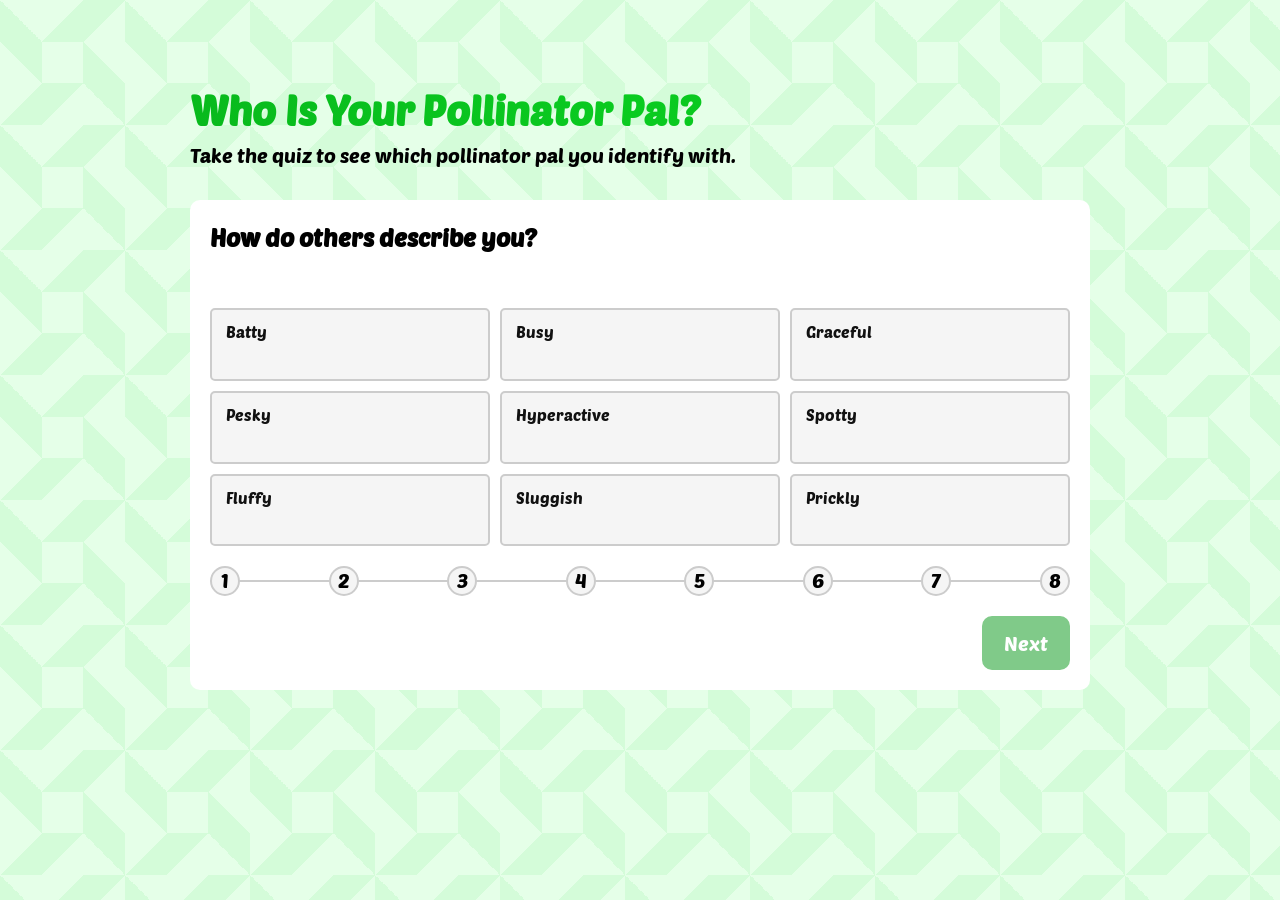
==== superpowered/index.html @ 63a44239 "superpowered" ====
<!doctype html>
<html class="no-js" lang="">

<head>
  <meta charset="utf-8">
  <meta name="viewport" content="width=device-width, initial-scale=1">
  <title>Pollinator Pals</title>
  <link rel="stylesheet" href="style.css?v9">
  <meta name="description" content="">

  <meta property="og:title" content="">
  <meta property="og:type" content="">
  <meta property="og:url" content="">
  <meta property="og:image" content="">
  <meta property="og:image:alt" content="">

  <link rel="icon" href="/favicon.ico" sizes="any">
  <link rel="icon" href="/icon.svg" type="image/svg+xml">
  <link rel="apple-touch-icon" href="icon.png">

  <link rel="manifest" href="site.webmanifest">
  <meta name="theme-color" content="#fafafa">

  <link rel="preconnect" href="https://fonts.googleapis.com">
  <link rel="preconnect" href="https://fonts.gstatic.com" crossorigin>
  <link href="https://fonts.googleapis.com/css2?family=Poetsen+One&display=swap" rel="stylesheet">

</head>

<body>

  <h1>Who Is Your Pollinator Pal?</h1>

  <!-- Add your site or application content here -->
  <p>Take the quiz to see which pollinator pal you identify with.</p>

  <div class="form-wrap">

  <form action="/" id="form-survey">

    <div id="form-tabs" class="form-tabs">

    <div class="form-tab form-checks">

      <h2>How do others describe you?</h2>

      <div class="form-check">
        <input class="form-check-input" type="radio" name="questionone" id="questionone1" value="bat">
        <label class="form-check-label" for="questionone1">
          Batty
        </label>
      </div>

      <div class="form-check">
        <input class="form-check-input" type="radio" name="questionone" id="questionone2" value="bee">
        <label class="form-check-label" for="questionone2">
          Busy
        </label>
      </div>

      <div class="form-check">
        <input class="form-check-input" type="radio" name="questionone" id="questionone3" value="butterfly">
        <label class="form-check-label" for="questionone3">
          Graceful
        </label>
      </div>

      <div class="form-check">
        <input class="form-check-input" type="radio" name="questionone" id="questionone4" value="fly">
        <label class="form-check-label" for="questionone4">
          Pesky
        </label>
      </div>

      <div class="form-check">
        <input class="form-check-input" type="radio" name="questionone" id="questionone5" value="hummingbird">
        <label class="form-check-label" for="questionone5">
          Hyperactive
        </label>
      </div>

      <div class="form-check">
        <input class="form-check-input" type="radio" name="questionone" id="questionone6" value="ladybug">
        <label class="form-check-label" for="questionone6">
          Spotty
        </label>
      </div>

      <div class="form-check">
        <input class="form-check-input" type="radio" name="questionone" id="questionone7" value="moth">
        <label class="form-check-label" for="questionone7">
          Fluffy
        </label>
      </div>

      <div class="form-check">
        <input class="form-check-input" type="radio" name="questionone" id="questionone8" value="snail">
        <label class="form-check-label" for="questionone8">
          Sluggish
        </label>
      </div>

      <div class="form-check">
        <input class="form-check-input" type="radio" name="questionone" id="questionone9" value="wasp">
        <label class="form-check-label" for="questionone9">
          Prickly
        </label>
      </div>
      
    </div>

    <div class="form-tab form-checks">

      <h2>What do you prefer to wear?</h2>

      <div class="form-check">
        <input class="form-check-input" type="radio" name="questiontwo" id="questiontwo1" value="bat">
        <label class="form-check-label" for="questiontwo1">
          Gothy
        </label>
      </div>

      <div class="form-check">
        <input class="form-check-input" type="radio" name="questiontwo" id="questiontwo2" value="bee">
        <label class="form-check-label" for="questiontwo2">
          Fuzzy stripes
        </label>
      </div>

      <div class="form-check">
        <input class="form-check-input" type="radio" name="questiontwo" id="questiontwo3" value="butterfly">
        <label class="form-check-label" for="questiontwo3">
          All the colors of the rainbow
        </label>
      </div>

      <div class="form-check">
        <input class="form-check-input" type="radio" name="questiontwo" id="questiontwo4" value="fly">
        <label class="form-check-label" for="questiontwo4">
          Basic muted blacks
        </label>
      </div>

      <div class="form-check">
        <input class="form-check-input" type="radio" name="questiontwo" id="questiontwo5" value="hummingbird">
        <label class="form-check-label" for="questiontwo5">
          One or two bright colors
        </label>
      </div>

      <div class="form-check">
        <input class="form-check-input" type="radio" name="questiontwo" id="questiontwo6" value="ladybug">
        <label class="form-check-label" for="questiontwo6">
          Polka dots
        </label>
      </div>

      <div class="form-check">
        <input class="form-check-input" type="radio" name="questiontwo" id="questiontwo7" value="moth">
        <label class="form-check-label" for="questiontwo7">
          Muted earth tones
        </label>
      </div>

      <div class="form-check">
        <input class="form-check-input" type="radio" name="questiontwo" id="questiontwo8" value="snail">
        <label class="form-check-label" for="questiontwo8">
          Paisley swirls
        </label>
      </div>

      <div class="form-check">
        <input class="form-check-input" type="radio" name="questiontwo" id="questiontwo9" value="wasp">
        <label class="form-check-label" for="questiontwo9">
          Smooth stripes
        </label>
      </div>

    </div>

    <div class="form-tab form-checks">

      <h2>How or where do you socialize?</h2>

      <div class="form-check">
        <input class="form-check-input" type="radio" name="questionthree" id="questionthree1" value="bat">
        <label class="form-check-label" for="questionthree1">
          Like a vampire
        </label>
      </div>

      <div class="form-check">
        <input class="form-check-input" type="radio" name="questionthree" id="questionthree2" value="bee">
        <label class="form-check-label" for="questionthree2">
          Life of the hive
        </label>
      </div>

      <div class="form-check">
        <input class="form-check-input" type="radio" name="questionthree" id="questionthree3" value="butterfly">
        <label class="form-check-label" for="questionthree3">
          High fashion and art events
        </label>
      </div>

      <div class="form-check">
        <input class="form-check-input" type="radio" name="questionthree" id="questionthree4" value="fly">
        <label class="form-check-label" for="questionthree4">
          Pop in for a quick visit
        </label>
      </div>

      <div class="form-check">
        <input class="form-check-input" type="radio" name="questionthree" id="questionthree5" value="hummingbird">
        <label class="form-check-label" for="questionthree5">
          Dance-a-thon
        </label>
      </div>

      <div class="form-check">
        <input class="form-check-input" type="radio" name="questionthree" id="questionthree6" value="ladybug">
        <label class="form-check-label" for="questionthree6">
          Quiet get togethers
        </label>
      </div>

      <div class="form-check">
        <input class="form-check-input" type="radio" name="questionthree" id="questionthree7" value="moth">
        <label class="form-check-label" for="questionthree7">
          Gather round the fire
        </label>
      </div>

      <div class="form-check">
        <input class="form-check-input" type="radio" name="questionthree" id="questionthree8" value="snail">
        <label class="form-check-label" for="questionthree8">
          Rainy day hikes
        </label>
      </div>

      <div class="form-check">
        <input class="form-check-input" type="radio" name="questionthree" id="questionthree9" value="wasp">
        <label class="form-check-label" for="questionthree9">
          Picnics and kids’ birthday parties
        </label>
      </div>
      
    </div>

    <div class="form-tab form-checks">

      <h2>What’s your favorite time of the week or year?</h2>

      <div class="form-check">
        <input class="form-check-input" type="radio" name="questionfour" id="questionfour1" value="bat">
        <label class="form-check-label" for="questionfour1">
          Whenever it’s dark
        </label>
      </div>

      <div class="form-check">
        <input class="form-check-input" type="radio" name="questionfour" id="questionfour2" value="bee">
        <label class="form-check-label" for="questionfour2">
          Honey season
        </label>
      </div>

      <div class="form-check">
        <input class="form-check-input" type="radio" name="questionfour" id="questionfour3" value="butterfly">
        <label class="form-check-label" for="questionfour3">
          Wildflower season
        </label>
      </div>

      <div class="form-check">
        <input class="form-check-input" type="radio" name="questionfour" id="questionfour4" value="fly">
        <label class="form-check-label" for="questionfour4">
          Garbage day
        </label>
      </div>

      <div class="form-check">
        <input class="form-check-input" type="radio" name="questionfour" id="questionfour5" value="hummingbird">
        <label class="form-check-label" for="questionfour5">
          Early morning
        </label>
      </div>

      <div class="form-check">
        <input class="form-check-input" type="radio" name="questionfour" id="questionfour6" value="ladybug">
        <label class="form-check-label" for="questionfour6">
          Summer
        </label>
      </div>

      <div class="form-check">
        <input class="form-check-input" type="radio" name="questionfour" id="questionfour7" value="moth">
        <label class="form-check-label" for="questionfour7">
          Campfire time
        </label>
      </div>

      <div class="form-check">
        <input class="form-check-input" type="radio" name="questionfour" id="questionfour8" value="snail">
        <label class="form-check-label" for="questionfour8">
          Damp, grey rainy days
        </label>
      </div>

      <div class="form-check">
        <input class="form-check-input" type="radio" name="questionfour" id="questionfour9" value="wasp">
        <label class="form-check-label" for="questionfour9">
          4th of July and Labor Day
        </label>
      </div>
      
    </div>

    <div class="form-tab form-checks">

      <h2>What are your favorite flavors?</h2>

      <div class="form-check">
        <input class="form-check-input" type="radio" name="questionfive" id="questionfive1" value="bat">
        <label class="form-check-label" for="questionfive1">
          Banana
        </label>
      </div>

      <div class="form-check">
        <input class="form-check-input" type="radio" name="questionfive" id="questionfive2" value="bee">
        <label class="form-check-label" for="questionfive2">
          Poppy
        </label>
      </div>

      <div class="form-check">
        <input class="form-check-input" type="radio" name="questionfive" id="questionfive3" value="butterfly">
        <label class="form-check-label" for="questionfive3">
          Marigold
        </label>
      </div>

      <div class="form-check">
        <input class="form-check-input" type="radio" name="questionfive" id="questionfive4" value="fly">
        <label class="form-check-label" for="questionfive4">
          Stinky foods
        </label>
      </div>

      <div class="form-check">
        <input class="form-check-input" type="radio" name="questionfive" id="questionfive5" value="hummingbird">
        <label class="form-check-label" for="questionfive5">
          Honeysuckle
        </label>
      </div>

      <div class="form-check">
        <input class="form-check-input" type="radio" name="questionfive" id="questionfive6" value="ladybug">
        <label class="form-check-label" for="questionfive6">
          Dill and Cilantro
        </label>
      </div>

      <div class="form-check">
        <input class="form-check-input" type="radio" name="questionfive" id="questionfive7" value="moth">
        <label class="form-check-label" for="questionfive7">
          Fragrant and light-colored foods
        </label>
      </div>

      <div class="form-check">
        <input class="form-check-input" type="radio" name="questionfive" id="questionfive8" value="snail">
        <label class="form-check-label" for="questionfive8">
          Ginger
        </label>
      </div>

      <div class="form-check">
        <input class="form-check-input" type="radio" name="questionfive" id="questionfive9" value="wasp">
        <label class="form-check-label" for="questionfive9">
          Soda
        </label>
      </div>
      
    </div>

    <div class="form-tab form-checks">

      <h2>How do you like to move?</h2>

      <div class="form-check">
        <input class="form-check-input" type="radio" name="questionsix" id="questionsix1" value="bat">
        <label class="form-check-label" for="questionsix1">
          Flap my wings
        </label>
      </div>

      <div class="form-check">
        <input class="form-check-input" type="radio" name="questionsix" id="questionsix2" value="bee">
        <label class="form-check-label" for="questionsix2">
          Twisting, rotating, hovering
        </label>
      </div>

      <div class="form-check">
        <input class="form-check-input" type="radio" name="questionsix" id="questionsix3" value="butterfly">
        <label class="form-check-label" for="questionsix3">
          Almost floating
        </label>
      </div>

      <div class="form-check">
        <input class="form-check-input" type="radio" name="questionsix" id="questionsix4" value="fly">
        <label class="form-check-label" for="questionsix4">
          Dodging and darting
        </label>
      </div>

      <div class="form-check">
        <input class="form-check-input" type="radio" name="questionsix" id="questionsix5" value="hummingbird">
        <label class="form-check-label" for="questionsix5">
          Backwards, sideways, upside-down
        </label>
      </div>

      <div class="form-check">
        <input class="form-check-input" type="radio" name="questionsix" id="questionsix6" value="ladybug">
        <label class="form-check-label" for="questionsix6">
          Leisurely walk
        </label>
      </div>

      <div class="form-check">
        <input class="form-check-input" type="radio" name="questionsix" id="questionsix7" value="moth">
        <label class="form-check-label" for="questionsix7">
          I can fly but I often sit still
        </label>
      </div>

      <div class="form-check">
        <input class="form-check-input" type="radio" name="questionsix" id="questionsix8" value="snail">
        <label class="form-check-label" for="questionsix8">
          Slow crawl
        </label>
      </div>

      <div class="form-check">
        <input class="form-check-input" type="radio" name="questionsix" id="questionsix9" value="wasp">
        <label class="form-check-label" for="questionsix9">
          Very fast, and stay out of my way
        </label>
      </div>
      
    </div>

    <div class="form-tab form-checks">

      <h2>Where do you like to live?</h2>

      <div class="form-check">
        <input class="form-check-input" type="radio" name="questionseven" id="questionseven1" value="bat">
        <label class="form-check-label" for="questionseven1">
          In groups, in caves or under bridges
        </label>
      </div>

      <div class="form-check">
        <input class="form-check-input" type="radio" name="questionseven" id="questionseven2" value="bee">
        <label class="form-check-label" for="questionseven2">
          In groups, in hives throughout the world
        </label>
      </div>

      <div class="form-check">
        <input class="form-check-input" type="radio" name="questionseven" id="questionseven3" value="butterfly">
        <label class="form-check-label" for="questionseven3">
          Meadows and sunny areas
        </label>
      </div>

      <div class="form-check">
        <input class="form-check-input" type="radio" name="questionseven" id="questionseven4" value="fly">
        <label class="form-check-label" for="questionseven4">
          The messier, the better
        </label>
      </div>

      <div class="form-check">
        <input class="form-check-input" type="radio" name="questionseven" id="questionseven5" value="hummingbird">
        <label class="form-check-label" for="questionseven5">
          Alone and in the western hemisphere, close to the equator
        </label>
      </div>

      <div class="form-check">
        <input class="form-check-input" type="radio" name="questionseven" id="questionseven6" value="ladybug">
        <label class="form-check-label" for="questionseven6">
          Almost anywhere that’s not too hot or too cold, alone or with others
        </label>
      </div>

      <div class="form-check">
        <input class="form-check-input" type="radio" name="questionseven" id="questionseven7" value="moth">
        <label class="form-check-label" for="questionseven7">
          In a nice, cozy sweater
        </label>
      </div>

      <div class="form-check">
        <input class="form-check-input" type="radio" name="questionseven" id="questionseven8" value="snail">
        <label class="form-check-label" for="questionseven8">
          In a colony in a garden or forest
        </label>
      </div>

      <div class="form-check">
        <input class="form-check-input" type="radio" name="questionseven" id="questionseven9" value="wasp">
        <label class="form-check-label" for="questionseven9">
          Alone but near humans, in a park or orchard
        </label>
      </div>
      
    </div>

    <div class="form-tab form-checks">

      <h2>What is the greatest talent you possess or wish you did?</h2>

      <div class="form-check">
        <input class="form-check-input" type="radio" name="questioneight" id="questioneight1" value="bat">
        <label class="form-check-label" for="questioneight1">
          Hanging upside-down from my toes
        </label>
      </div>

      <div class="form-check">
        <input class="form-check-input" type="radio" name="questioneight" id="questioneight2" value="bee">
        <label class="form-check-label" for="questioneight2">
          Spelling
        </label>
      </div>

      <div class="form-check">
        <input class="form-check-input" type="radio" name="questioneight" id="questioneight3" value="butterfly">
        <label class="form-check-label" for="questioneight3">
          Migrating 3,000 miles annually
        </label>
      </div>

      <div class="form-check">
        <input class="form-check-input" type="radio" name="questioneight" id="questioneight4" value="fly">
        <label class="form-check-label" for="questioneight4">
          Tasting with my feet
        </label>
      </div>

      <div class="form-check">
        <input class="form-check-input" type="radio" name="questioneight" id="questioneight5" value="hummingbird">
        <label class="form-check-label" for="questioneight5">
          Eating my body weight in food daily
        </label>
      </div>

      <div class="form-check">
        <input class="form-check-input" type="radio" name="questioneight" id="questioneight6" value="ladybug">
        <label class="form-check-label" for="questioneight6">
          Completing my whole life cycle in a year
        </label>
      </div>

      <div class="form-check">
        <input class="form-check-input" type="radio" name="questioneight" id="questioneight7" value="moth">
        <label class="form-check-label" for="questioneight7">
          Sniffing out a mate from 23 miles away
        </label>
      </div>

      <div class="form-check">
        <input class="form-check-input" type="radio" name="questioneight" id="questioneight8" value="snail">
        <label class="form-check-label" for="questioneight8">
          Laying and fertilizing my own eggs
        </label>
      </div>

      <div class="form-check">
        <input class="form-check-input" type="radio" name="questioneight" id="questioneight9" value="wasp">
        <label class="form-check-label" for="questioneight9">
          Creating special paper in my mouth
        </label>
      </div>
      
    </div>

    <div class="form-tab">

      <img id="form-gift" src="flowerv2.png" alt="Release Your Pal">

      <div id="form-pal" class="form-pal">
        
        <div id="form-pal-copy" class="form-pal-copy">
          <h2 id="form-pal-title"></h2>
          <p id="form-pal-description"></p>
        </div>

        <img id="form-pal-image" class="form-pal-image" src="" />

      </div>

    </div>

  </div>

  <div id="form-progress" class="form-progress">
    <span>1</span>
    <span>2</span>
    <span>3</span>
    <span>4</span>
    <span>5</span>
    <span>6</span>
    <span>7</span>
    <span>8</span>
  </div>

    <div class="form-actions">
    
      <button id="form-next" class="form-next" type="button" data-current="1" disabled>Next</button>

      <button id="form-submit" class="form-submit" type="submit">Reveal My Pal!</button>

    </div>

  </form>

</div>

  <script src="app.js?v9"></script>

</body>

</html>
---- superpowered/style.css ----
/* Box sizing rules */
*,
*::before,
*::after {
  box-sizing: border-box;
}

/* Remove default margin */
body,
h1,
h2,
h3,
h4,
p,
figure,
blockquote,
dl,
dd {
  margin: 0;
}

/* Remove list styles on ul, ol elements with a list role, which suggests default styling will be removed */
ul[role='list'],
ol[role='list'] {
  list-style: none;
}

/* Set core root defaults */
html:focus-within {
  scroll-behavior: smooth;
}

/* Set core body defaults */
body {
  min-height: 100vh;
  text-rendering: optimizeSpeed;
  line-height: 1.5;
}

/* A elements that don't have a class get default styles */
a:not([class]) {
  text-decoration-skip-ink: auto;
}

/* Make images easier to work with */
img,
picture {
  max-width: 100%;
  display: block;
}

/* Inherit fonts for inputs and buttons */
input,
button,
textarea,
select {
  font: inherit;
}

/* Remove all animations, transitions and smooth scroll for people that prefer not to see them */
@media (prefers-reduced-motion: reduce) {
  html:focus-within {
   scroll-behavior: auto;
  }
  
  *,
  *::before,
  *::after {
    animation-duration: 0.01ms !important;
    animation-iteration-count: 1 !important;
    transition-duration: 0.01ms !important;
    scroll-behavior: auto !important;
  }
}

html {
  --s: 125px; /* control the size*/
  --c1: #e5ffe8;
  --c2: #d4fcd9;
  
  --_g: var(--c1) 90deg,var(--c2) 0 135deg,#0000 0;
  background:
    conic-gradient(from  -45deg at calc(100%/3)   calc(100%/3)  ,var(--c1) 90deg,#0000 0 ),
    conic-gradient(from -135deg at calc(100%/3)   calc(2*100%/3),var(--_g)),
    conic-gradient(from  135deg at calc(2*100%/3) calc(2*100%/3),var(--_g)),
    conic-gradient(from   45deg at calc(2*100%/3) calc(100%/3)  ,var(--_g),var(--c1) 0 225deg,var(--c2) 0);
  background-size: var(--s) var(--s);
}

body {
	padding:4em 2em;
	font-size: 20px;
	font-family: "Poetsen One", sans-serif;
  	font-weight: 400;
  	font-style: normal;
}

@media(max-width:700px) {
	body {
		padding:1em;
	}
}

body > * {
	max-width: 900px;
	width:100%;
	margin-left:auto;
	margin-right:auto;
}

h1 {
  background-image: linear-gradient(to right, #049715, #0acb20, #049715);
  -webkit-background-clip: text; 
  background-clip: text; 
  color: transparent;
  
  background-size: 300%;
  background-position: -100%;  
  
  animation: animatedText 5s infinite alternate-reverse;

}

@keyframes animatedText{
  to{
    background-position: 100%; 
  }
}

h2 {
	margin:0 0 0.75em;
	font-size: 24px;
}

.form-wrap {
	margin-top:1.5em;
	padding:1em;
	border-radius: 10px;
	background:white;
}

form {
	overflow: hidden;
}

.form-tab.form-checks {
	display: grid;
	grid-template-columns: repeat(3, 1fr);
	grid-gap: 10px 10px;
}

@media(max-width:700px) {

	.form-tab.form-checks {
		display:block;
	}
	
}

.form-tab.form-checks h2 {
	grid-column: 1 / span 3;
}

.form-check {
	position: relative;
	overflow: hidden;
	margin:0;
	height:100%;
}

@media(max-width:700px) {

	.form-check {
	margin:0 0 0.5em;
	height:auto;
}

}

.form-check input {
	height:1px;
	width:1px;
	position: absolute;
	left:-9999px;
	opacity: 0;
}

.form-check label {
	color:#111;
	font-size:0.8em;
	padding:0.65em 0.85em;
	display: block;
	border:2px solid #ccc;
	border-radius: 5px;
	background:#f5f5f5;
	cursor: pointer;
	height:100%;
}

.form-check input:checked + label {
	border:2px solid #0acb20;
	background:#b6fbbe;
}

.form-check label:hover {
	border:2px solid #0acb20;
	background:#b6fbbe;
}

.form-tabs {
	display: flex;
	flex-flow: row nowrap;
	justify-content: flex-start;
	transform:translateX(0);
	transition: all 0.3s ease-in-out;
}

.form-tab {
	position: relative;
	width:100%;
	flex:1 0 100%;
	max-width: 100%;
}

#form-gift {
	height:auto;
	width:0%;
	display: block;
	margin:0 auto;
	animation: wiggle 2.5s infinite;
	opacity: 1;
	transition: opacity 1s ease-in-out;
	cursor: pointer;
	transform-origin: center center;
	position: relative;
}

#form-gift.is-showing {
	margin:2em auto;
	width:40%;
}

@media(max-width:700px) {

	#form-gift.is-showing {
		width:80%;
	}

}

#form-gift.revealed {
	opacity: 0;
	position: absolute;
	top:2em;
	left:30%;
	margin:0 auto;
}

@keyframes wiggle {
    0% { transform: rotate(0deg) scale(1); }
   20% { transform: rotate(5deg) scale(0.9); }
   50% { transform: rotate(0deg) scale(1.1); }
   80% { transform: rotate(-5deg) scale(0.9); }
  100% { transform: rotate(0deg) scale(1); }
}

.form-actions {
	display: flex;
	flex-flow: row nowrap;
	justify-content: flex-end;
}

.form-pal-copy {
	text-align: center;
	transform:scale(0);
	opacity: 0;
	line-height: 1.1;
	transition: all 0.7s ease-in-out;
	text-shadow: 5px 0 0 rgba(255,255,255,1);
	z-index: 2;
}

.form-pal.revealed .form-pal-copy {
	opacity: 1;
	transform:scale(1);
}

#form-pal-title {
	font-size: 40px;
	margin:0;
}

#form-pal-description {
	margin:0.5em 0 0;
	font-size:16px;
	line-height:1.4;
}

.form-pal-image {
	opacity: 0;
	background-size: contain;
	background-position:center;
	background-repeat: no-repeat;
	height:auto;
	width:60%;
	margin:1em auto;
	transform:scale(0);
	transition: all 0.7s ease-in-out;
	transform-origin:center center;
	z-index: 1;
}

@media(max-width:700px) {
	.form-pal-image {
		width:90%;
	}
}

.form-pal.revealed .form-pal-image {
	opacity: 1;
	transform:scale(1);
}

.form-actions button {
	padding:0.5em 1em;
	display: block;
	border:2px solid #049715;
	background:#049715;
	border-radius: 10px;
	color:#fff;
}

.form-progress {
	display: flex;
	flex-flow: row nowrap;
	justify-content: space-between;
	position: relative;
	padding:0;
	margin:1em 0;
}

.form-progress:after {
	content:'';
	height:2px;
	top:50%;
	margin-top:-1px;
	left:0;
	right:0;
	background:#ccc;
	position: absolute;
	z-index: 1;
}

.form-progress span {
	height:30px;
	width:30px;
	background:#f5f5f5;
	border:2px solid #ccc;
	border-radius:100%;
	flex-basis:30px;
	max-width: 30px;
	line-height: 25px;
	text-align: center;
	z-index: 2;
	color:#000;
	position: relative;
}

.form-progress span.answered {
	background:#049715;
	border:2px solid #049715;
	color:#fff;
}

.form-actions .form-next:disabled,
.form-actions .form-submit:disabled {
	opacity: 0.5;
	cursor: not-allowed;
}

.form-actions .form-submit {
	display: none;
}
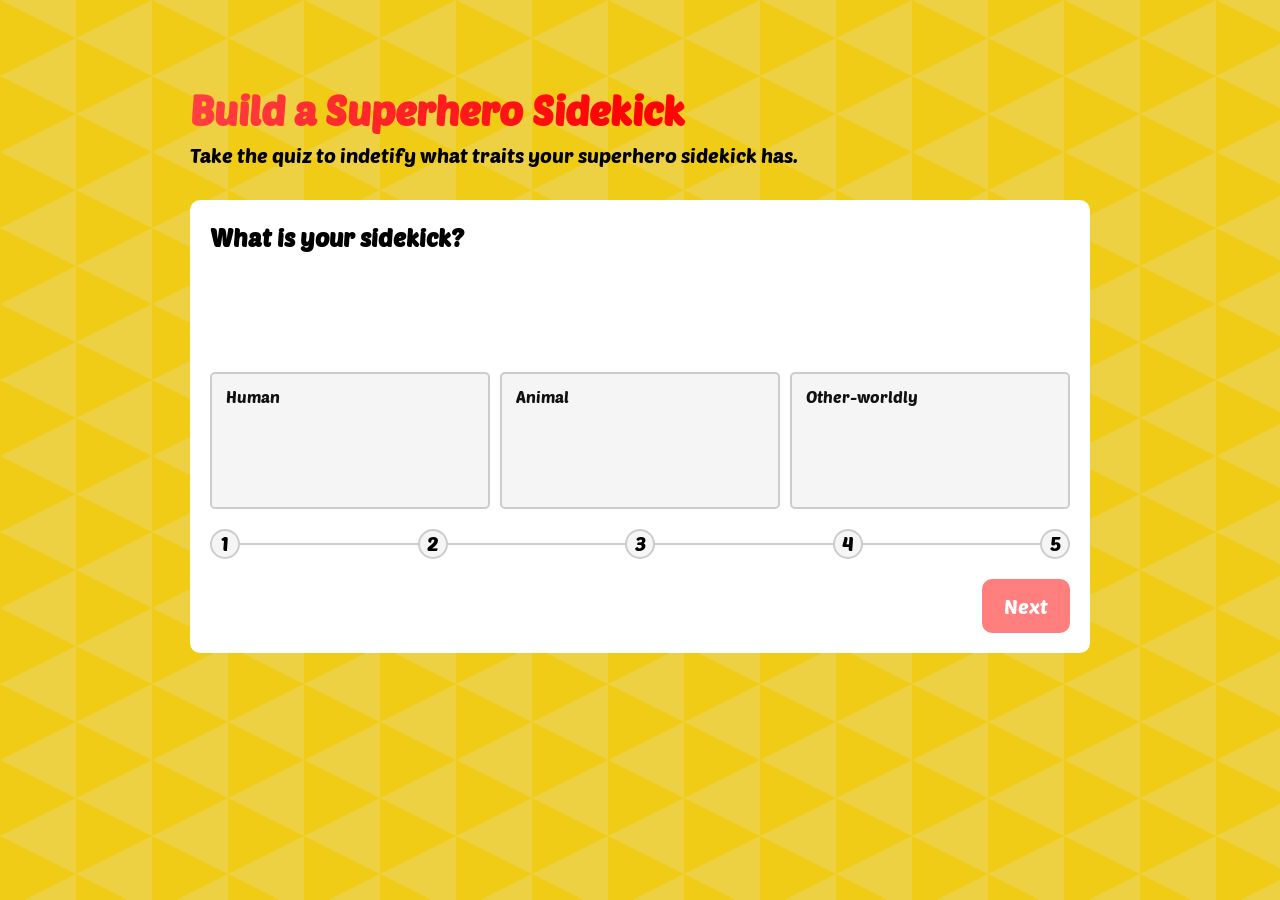
==== commit 7edc0c09: "supeorpowered" ====
--- a/superpowered/index.html
+++ b/superpowered/index.html
@@ -4,8 +4,8 @@
 <head>
   <meta charset="utf-8">
   <meta name="viewport" content="width=device-width, initial-scale=1">
-  <title>Pollinator Pals</title>
-  <link rel="stylesheet" href="style.css?v9">
+  <title>APL Craft Night &mdash; Supoerpowered</title>
+  <link rel="stylesheet" href="style.css?v10">
   <meta name="description" content="">
 
   <meta property="og:title" content="">
@@ -29,10 +29,10 @@
 
 <body>
 
-  <h1>Who Is Your Pollinator Pal?</h1>
+  <h1>Build a Superhero Sidekick</h1>
 
   <!-- Add your site or application content here -->
-  <p>Take the quiz to see which pollinator pal you identify with.</p>
+  <p>Take the quiz to indetify what traits your superhero sidekick has.</p>
 
   <div class="form-wrap">
 
@@ -42,68 +42,26 @@
 
     <div class="form-tab form-checks">
 
-      <h2>How do others describe you?</h2>
-
-      <div class="form-check">
-        <input class="form-check-input" type="radio" name="questionone" id="questionone1" value="bat">
+      <h2>What is your sidekick?</h2>
+
+      <div class="form-check">
+        <input class="form-check-input" type="radio" name="questionone" id="questionone1" value="human being">
         <label class="form-check-label" for="questionone1">
-          Batty
-        </label>
-      </div>
-
-      <div class="form-check">
-        <input class="form-check-input" type="radio" name="questionone" id="questionone2" value="bee">
+          Human
+        </label>
+      </div>
+
+      <div class="form-check">
+        <input class="form-check-input" type="radio" name="questionone" id="questionone2" value="animal being">
         <label class="form-check-label" for="questionone2">
-          Busy
-        </label>
-      </div>
-
-      <div class="form-check">
-        <input class="form-check-input" type="radio" name="questionone" id="questionone3" value="butterfly">
+          Animal
+        </label>
+      </div>
+
+      <div class="form-check">
+        <input class="form-check-input" type="radio" name="questionone" id="questionone3" value="other-worldly being">
         <label class="form-check-label" for="questionone3">
-          Graceful
-        </label>
-      </div>
-
-      <div class="form-check">
-        <input class="form-check-input" type="radio" name="questionone" id="questionone4" value="fly">
-        <label class="form-check-label" for="questionone4">
-          Pesky
-        </label>
-      </div>
-
-      <div class="form-check">
-        <input class="form-check-input" type="radio" name="questionone" id="questionone5" value="hummingbird">
-        <label class="form-check-label" for="questionone5">
-          Hyperactive
-        </label>
-      </div>
-
-      <div class="form-check">
-        <input class="form-check-input" type="radio" name="questionone" id="questionone6" value="ladybug">
-        <label class="form-check-label" for="questionone6">
-          Spotty
-        </label>
-      </div>
-
-      <div class="form-check">
-        <input class="form-check-input" type="radio" name="questionone" id="questionone7" value="moth">
-        <label class="form-check-label" for="questionone7">
-          Fluffy
-        </label>
-      </div>
-
-      <div class="form-check">
-        <input class="form-check-input" type="radio" name="questionone" id="questionone8" value="snail">
-        <label class="form-check-label" for="questionone8">
-          Sluggish
-        </label>
-      </div>
-
-      <div class="form-check">
-        <input class="form-check-input" type="radio" name="questionone" id="questionone9" value="wasp">
-        <label class="form-check-label" for="questionone9">
-          Prickly
+          Other-worldly
         </label>
       </div>
       
@@ -111,68 +69,40 @@
 
     <div class="form-tab form-checks">
 
-      <h2>What do you prefer to wear?</h2>
-
-      <div class="form-check">
-        <input class="form-check-input" type="radio" name="questiontwo" id="questiontwo1" value="bat">
+      <h2>What characteristic would you value most in a sidekick?</h2>
+
+      <div class="form-check">
+        <input class="form-check-input" type="radio" name="questiontwo" id="questiontwo1" value="loyal">
         <label class="form-check-label" for="questiontwo1">
-          Gothy
-        </label>
-      </div>
-
-      <div class="form-check">
-        <input class="form-check-input" type="radio" name="questiontwo" id="questiontwo2" value="bee">
+          Loyalty
+        </label>
+      </div>
+
+      <div class="form-check">
+        <input class="form-check-input" type="radio" name="questiontwo" id="questiontwo2" value="humorous">
         <label class="form-check-label" for="questiontwo2">
-          Fuzzy stripes
-        </label>
-      </div>
-
-      <div class="form-check">
-        <input class="form-check-input" type="radio" name="questiontwo" id="questiontwo3" value="butterfly">
+          Humorous
+        </label>
+      </div>
+
+      <div class="form-check">
+        <input class="form-check-input" type="radio" name="questiontwo" id="questiontwo3" value="brave">
         <label class="form-check-label" for="questiontwo3">
-          All the colors of the rainbow
-        </label>
-      </div>
-
-      <div class="form-check">
-        <input class="form-check-input" type="radio" name="questiontwo" id="questiontwo4" value="fly">
+          Bravery
+        </label>
+      </div>
+
+      <div class="form-check">
+        <input class="form-check-input" type="radio" name="questiontwo" id="questiontwo4" value="emotional supportive">
         <label class="form-check-label" for="questiontwo4">
-          Basic muted blacks
-        </label>
-      </div>
-
-      <div class="form-check">
-        <input class="form-check-input" type="radio" name="questiontwo" id="questiontwo5" value="hummingbird">
+          Emotional support
+        </label>
+      </div>
+
+      <div class="form-check">
+        <input class="form-check-input" type="radio" name="questiontwo" id="questiontwo5" value="knowledgeable">
         <label class="form-check-label" for="questiontwo5">
-          One or two bright colors
-        </label>
-      </div>
-
-      <div class="form-check">
-        <input class="form-check-input" type="radio" name="questiontwo" id="questiontwo6" value="ladybug">
-        <label class="form-check-label" for="questiontwo6">
-          Polka dots
-        </label>
-      </div>
-
-      <div class="form-check">
-        <input class="form-check-input" type="radio" name="questiontwo" id="questiontwo7" value="moth">
-        <label class="form-check-label" for="questiontwo7">
-          Muted earth tones
-        </label>
-      </div>
-
-      <div class="form-check">
-        <input class="form-check-input" type="radio" name="questiontwo" id="questiontwo8" value="snail">
-        <label class="form-check-label" for="questiontwo8">
-          Paisley swirls
-        </label>
-      </div>
-
-      <div class="form-check">
-        <input class="form-check-input" type="radio" name="questiontwo" id="questiontwo9" value="wasp">
-        <label class="form-check-label" for="questiontwo9">
-          Smooth stripes
+          Knowledgeable
         </label>
       </div>
 
@@ -180,68 +110,75 @@
 
     <div class="form-tab form-checks">
 
-      <h2>How or where do you socialize?</h2>
-
-      <div class="form-check">
-        <input class="form-check-input" type="radio" name="questionthree" id="questionthree1" value="bat">
+      <h2>What is their superpower?</h2>
+
+      <div class="form-check">
+        <input class="form-check-input" type="radio" name="questionthree" id="questionthree1" value="flying">
         <label class="form-check-label" for="questionthree1">
-          Like a vampire
-        </label>
-      </div>
-
-      <div class="form-check">
-        <input class="form-check-input" type="radio" name="questionthree" id="questionthree2" value="bee">
+          Flying
+        </label>
+      </div>
+
+      <div class="form-check">
+        <input class="form-check-input" type="radio" name="questionthree" id="questionthree2" value="pyrokinesis">
         <label class="form-check-label" for="questionthree2">
-          Life of the hive
-        </label>
-      </div>
-
-      <div class="form-check">
-        <input class="form-check-input" type="radio" name="questionthree" id="questionthree3" value="butterfly">
+          Pyrokinesis
+        </label>
+      </div>
+
+      <div class="form-check">
+        <input class="form-check-input" type="radio" name="questionthree" id="questionthree3" value="time travel">
         <label class="form-check-label" for="questionthree3">
-          High fashion and art events
-        </label>
-      </div>
-
-      <div class="form-check">
-        <input class="form-check-input" type="radio" name="questionthree" id="questionthree4" value="fly">
+          Time travel
+        </label>
+      </div>
+
+      <div class="form-check">
+        <input class="form-check-input" type="radio" name="questionthree" id="questionthree4" value="invisibility">
         <label class="form-check-label" for="questionthree4">
-          Pop in for a quick visit
-        </label>
-      </div>
-
-      <div class="form-check">
-        <input class="form-check-input" type="radio" name="questionthree" id="questionthree5" value="hummingbird">
+          Invisibility
+        </label>
+      </div>
+
+      <div class="form-check">
+        <input class="form-check-input" type="radio" name="questionthree" id="questionthree5" value="transportation">
         <label class="form-check-label" for="questionthree5">
-          Dance-a-thon
-        </label>
-      </div>
-
-      <div class="form-check">
-        <input class="form-check-input" type="radio" name="questionthree" id="questionthree6" value="ladybug">
+          Transportation
+        </label>
+      </div>
+
+      <div class="form-check">
+        <input class="form-check-input" type="radio" name="questionthree" id="questionthree6" value="time manipulation">
         <label class="form-check-label" for="questionthree6">
-          Quiet get togethers
-        </label>
-      </div>
-
-      <div class="form-check">
-        <input class="form-check-input" type="radio" name="questionthree" id="questionthree7" value="moth">
+          Time manipulation
+        </label>
+      </div>
+
+      <div class="form-check">
+        <input class="form-check-input" type="radio" name="questionthree" id="questionthree7" value="mind reading">
         <label class="form-check-label" for="questionthree7">
-          Gather round the fire
-        </label>
-      </div>
-
-      <div class="form-check">
-        <input class="form-check-input" type="radio" name="questionthree" id="questionthree8" value="snail">
+          Mind reading
+        </label>
+      </div>
+
+      <div class="form-check">
+        <input class="form-check-input" type="radio" name="questionthree" id="questionthree8" value="elasticity">
         <label class="form-check-label" for="questionthree8">
-          Rainy day hikes
-        </label>
-      </div>
-
-      <div class="form-check">
-        <input class="form-check-input" type="radio" name="questionthree" id="questionthree9" value="wasp">
+          Elasticity
+        </label>
+      </div>
+
+      <div class="form-check">
+        <input class="form-check-input" type="radio" name="questionthree" id="questionthree9" value="super speed">
         <label class="form-check-label" for="questionthree9">
-          Picnics and kids’ birthday parties
+          Super speed
+        </label>
+      </div>
+
+      <div class="form-check">
+        <input class="form-check-input" type="radio" name="questionthree" id="questionthree10" value="plant manipulation">
+        <label class="form-check-label" for="questionthree10">
+          Plant manipulation
         </label>
       </div>
       
@@ -249,352 +186,82 @@
 
     <div class="form-tab form-checks">
 
-      <h2>What’s your favorite time of the week or year?</h2>
-
-      <div class="form-check">
-        <input class="form-check-input" type="radio" name="questionfour" id="questionfour1" value="bat">
+      <h2>What is their secondary superpower?</h2>
+
+      <div class="form-check">
+        <input class="form-check-input" type="radio" name="questionfour" id="questionfour1" value="shape-shifting">
         <label class="form-check-label" for="questionfour1">
-          Whenever it’s dark
-        </label>
-      </div>
-
-      <div class="form-check">
-        <input class="form-check-input" type="radio" name="questionfour" id="questionfour2" value="bee">
+          Shape-shifting
+        </label>
+      </div>
+
+      <div class="form-check">
+        <input class="form-check-input" type="radio" name="questionfour" id="questionfour2" value="healing">
         <label class="form-check-label" for="questionfour2">
-          Honey season
-        </label>
-      </div>
-
-      <div class="form-check">
-        <input class="form-check-input" type="radio" name="questionfour" id="questionfour3" value="butterfly">
+          Healing
+        </label>
+      </div>
+
+      <div class="form-check">
+        <input class="form-check-input" type="radio" name="questionfour" id="questionfour3" value="telekinesis">
         <label class="form-check-label" for="questionfour3">
-          Wildflower season
-        </label>
-      </div>
-
-      <div class="form-check">
-        <input class="form-check-input" type="radio" name="questionfour" id="questionfour4" value="fly">
+          Telekinesis
+        </label>
+      </div>
+
+      <div class="form-check">
+        <input class="form-check-input" type="radio" name="questionfour" id="questionfour4" value="bioluminescence">
         <label class="form-check-label" for="questionfour4">
-          Garbage day
-        </label>
-      </div>
-
-      <div class="form-check">
-        <input class="form-check-input" type="radio" name="questionfour" id="questionfour5" value="hummingbird">
+          Bioluminescence
+        </label>
+      </div>
+
+      <div class="form-check">
+        <input class="form-check-input" type="radio" name="questionfour" id="questionfour5" value="force fields">
         <label class="form-check-label" for="questionfour5">
-          Early morning
-        </label>
-      </div>
-
-      <div class="form-check">
-        <input class="form-check-input" type="radio" name="questionfour" id="questionfour6" value="ladybug">
+          Force fields
+        </label>
+      </div>
+
+      <div class="form-check">
+        <input class="form-check-input" type="radio" name="questionfour" id="questionfour6" value="shadow control">
         <label class="form-check-label" for="questionfour6">
-          Summer
-        </label>
-      </div>
-
-      <div class="form-check">
-        <input class="form-check-input" type="radio" name="questionfour" id="questionfour7" value="moth">
+          Shadow control
+        </label>
+      </div>
+
+      <div class="form-check">
+        <input class="form-check-input" type="radio" name="questionfour" id="questionfour7" value="disease manipulation">
         <label class="form-check-label" for="questionfour7">
-          Campfire time
-        </label>
-      </div>
-
-      <div class="form-check">
-        <input class="form-check-input" type="radio" name="questionfour" id="questionfour8" value="snail">
+          Disease manipulation
+        </label>
+      </div>
+
+      <div class="form-check">
+        <input class="form-check-input" type="radio" name="questionfour" id="questionfour8" value="cyberpathy">
         <label class="form-check-label" for="questionfour8">
-          Damp, grey rainy days
-        </label>
-      </div>
-
-      <div class="form-check">
-        <input class="form-check-input" type="radio" name="questionfour" id="questionfour9" value="wasp">
-        <label class="form-check-label" for="questionfour9">
-          4th of July and Labor Day
+          Cyberpathy
         </label>
       </div>
       
     </div>
 
-    <div class="form-tab form-checks">
-
-      <h2>What are your favorite flavors?</h2>
-
-      <div class="form-check">
-        <input class="form-check-input" type="radio" name="questionfive" id="questionfive1" value="bat">
+    <div class="form-tab form-text form-checks">
+
+      <h2>What is your sidekick’s superhero name? (fill in the blank)</h2>
+
+      <div class="form-check">
+        <input class="form-text-input" placeholder="name" type="text" name="questionfive" id="questionfive" value="">
         <label class="form-check-label" for="questionfive1">
-          Banana
-        </label>
-      </div>
-
-      <div class="form-check">
-        <input class="form-check-input" type="radio" name="questionfive" id="questionfive2" value="bee">
-        <label class="form-check-label" for="questionfive2">
-          Poppy
-        </label>
-      </div>
-
-      <div class="form-check">
-        <input class="form-check-input" type="radio" name="questionfive" id="questionfive3" value="butterfly">
-        <label class="form-check-label" for="questionfive3">
-          Marigold
-        </label>
-      </div>
-
-      <div class="form-check">
-        <input class="form-check-input" type="radio" name="questionfive" id="questionfive4" value="fly">
-        <label class="form-check-label" for="questionfive4">
-          Stinky foods
-        </label>
-      </div>
-
-      <div class="form-check">
-        <input class="form-check-input" type="radio" name="questionfive" id="questionfive5" value="hummingbird">
-        <label class="form-check-label" for="questionfive5">
-          Honeysuckle
-        </label>
-      </div>
-
-      <div class="form-check">
-        <input class="form-check-input" type="radio" name="questionfive" id="questionfive6" value="ladybug">
-        <label class="form-check-label" for="questionfive6">
-          Dill and Cilantro
-        </label>
-      </div>
-
-      <div class="form-check">
-        <input class="form-check-input" type="radio" name="questionfive" id="questionfive7" value="moth">
-        <label class="form-check-label" for="questionfive7">
-          Fragrant and light-colored foods
-        </label>
-      </div>
-
-      <div class="form-check">
-        <input class="form-check-input" type="radio" name="questionfive" id="questionfive8" value="snail">
-        <label class="form-check-label" for="questionfive8">
-          Ginger
-        </label>
-      </div>
-
-      <div class="form-check">
-        <input class="form-check-input" type="radio" name="questionfive" id="questionfive9" value="wasp">
-        <label class="form-check-label" for="questionfive9">
-          Soda
-        </label>
-      </div>
-      
-    </div>
-
-    <div class="form-tab form-checks">
-
-      <h2>How do you like to move?</h2>
-
-      <div class="form-check">
-        <input class="form-check-input" type="radio" name="questionsix" id="questionsix1" value="bat">
-        <label class="form-check-label" for="questionsix1">
-          Flap my wings
-        </label>
-      </div>
-
-      <div class="form-check">
-        <input class="form-check-input" type="radio" name="questionsix" id="questionsix2" value="bee">
-        <label class="form-check-label" for="questionsix2">
-          Twisting, rotating, hovering
-        </label>
-      </div>
-
-      <div class="form-check">
-        <input class="form-check-input" type="radio" name="questionsix" id="questionsix3" value="butterfly">
-        <label class="form-check-label" for="questionsix3">
-          Almost floating
-        </label>
-      </div>
-
-      <div class="form-check">
-        <input class="form-check-input" type="radio" name="questionsix" id="questionsix4" value="fly">
-        <label class="form-check-label" for="questionsix4">
-          Dodging and darting
-        </label>
-      </div>
-
-      <div class="form-check">
-        <input class="form-check-input" type="radio" name="questionsix" id="questionsix5" value="hummingbird">
-        <label class="form-check-label" for="questionsix5">
-          Backwards, sideways, upside-down
-        </label>
-      </div>
-
-      <div class="form-check">
-        <input class="form-check-input" type="radio" name="questionsix" id="questionsix6" value="ladybug">
-        <label class="form-check-label" for="questionsix6">
-          Leisurely walk
-        </label>
-      </div>
-
-      <div class="form-check">
-        <input class="form-check-input" type="radio" name="questionsix" id="questionsix7" value="moth">
-        <label class="form-check-label" for="questionsix7">
-          I can fly but I often sit still
-        </label>
-      </div>
-
-      <div class="form-check">
-        <input class="form-check-input" type="radio" name="questionsix" id="questionsix8" value="snail">
-        <label class="form-check-label" for="questionsix8">
-          Slow crawl
-        </label>
-      </div>
-
-      <div class="form-check">
-        <input class="form-check-input" type="radio" name="questionsix" id="questionsix9" value="wasp">
-        <label class="form-check-label" for="questionsix9">
-          Very fast, and stay out of my way
-        </label>
-      </div>
-      
-    </div>
-
-    <div class="form-tab form-checks">
-
-      <h2>Where do you like to live?</h2>
-
-      <div class="form-check">
-        <input class="form-check-input" type="radio" name="questionseven" id="questionseven1" value="bat">
-        <label class="form-check-label" for="questionseven1">
-          In groups, in caves or under bridges
-        </label>
-      </div>
-
-      <div class="form-check">
-        <input class="form-check-input" type="radio" name="questionseven" id="questionseven2" value="bee">
-        <label class="form-check-label" for="questionseven2">
-          In groups, in hives throughout the world
-        </label>
-      </div>
-
-      <div class="form-check">
-        <input class="form-check-input" type="radio" name="questionseven" id="questionseven3" value="butterfly">
-        <label class="form-check-label" for="questionseven3">
-          Meadows and sunny areas
-        </label>
-      </div>
-
-      <div class="form-check">
-        <input class="form-check-input" type="radio" name="questionseven" id="questionseven4" value="fly">
-        <label class="form-check-label" for="questionseven4">
-          The messier, the better
-        </label>
-      </div>
-
-      <div class="form-check">
-        <input class="form-check-input" type="radio" name="questionseven" id="questionseven5" value="hummingbird">
-        <label class="form-check-label" for="questionseven5">
-          Alone and in the western hemisphere, close to the equator
-        </label>
-      </div>
-
-      <div class="form-check">
-        <input class="form-check-input" type="radio" name="questionseven" id="questionseven6" value="ladybug">
-        <label class="form-check-label" for="questionseven6">
-          Almost anywhere that’s not too hot or too cold, alone or with others
-        </label>
-      </div>
-
-      <div class="form-check">
-        <input class="form-check-input" type="radio" name="questionseven" id="questionseven7" value="moth">
-        <label class="form-check-label" for="questionseven7">
-          In a nice, cozy sweater
-        </label>
-      </div>
-
-      <div class="form-check">
-        <input class="form-check-input" type="radio" name="questionseven" id="questionseven8" value="snail">
-        <label class="form-check-label" for="questionseven8">
-          In a colony in a garden or forest
-        </label>
-      </div>
-
-      <div class="form-check">
-        <input class="form-check-input" type="radio" name="questionseven" id="questionseven9" value="wasp">
-        <label class="form-check-label" for="questionseven9">
-          Alone but near humans, in a park or orchard
-        </label>
-      </div>
-      
-    </div>
-
-    <div class="form-tab form-checks">
-
-      <h2>What is the greatest talent you possess or wish you did?</h2>
-
-      <div class="form-check">
-        <input class="form-check-input" type="radio" name="questioneight" id="questioneight1" value="bat">
-        <label class="form-check-label" for="questioneight1">
-          Hanging upside-down from my toes
-        </label>
-      </div>
-
-      <div class="form-check">
-        <input class="form-check-input" type="radio" name="questioneight" id="questioneight2" value="bee">
-        <label class="form-check-label" for="questioneight2">
-          Spelling
-        </label>
-      </div>
-
-      <div class="form-check">
-        <input class="form-check-input" type="radio" name="questioneight" id="questioneight3" value="butterfly">
-        <label class="form-check-label" for="questioneight3">
-          Migrating 3,000 miles annually
-        </label>
-      </div>
-
-      <div class="form-check">
-        <input class="form-check-input" type="radio" name="questioneight" id="questioneight4" value="fly">
-        <label class="form-check-label" for="questioneight4">
-          Tasting with my feet
-        </label>
-      </div>
-
-      <div class="form-check">
-        <input class="form-check-input" type="radio" name="questioneight" id="questioneight5" value="hummingbird">
-        <label class="form-check-label" for="questioneight5">
-          Eating my body weight in food daily
-        </label>
-      </div>
-
-      <div class="form-check">
-        <input class="form-check-input" type="radio" name="questioneight" id="questioneight6" value="ladybug">
-        <label class="form-check-label" for="questioneight6">
-          Completing my whole life cycle in a year
-        </label>
-      </div>
-
-      <div class="form-check">
-        <input class="form-check-input" type="radio" name="questioneight" id="questioneight7" value="moth">
-        <label class="form-check-label" for="questioneight7">
-          Sniffing out a mate from 23 miles away
-        </label>
-      </div>
-
-      <div class="form-check">
-        <input class="form-check-input" type="radio" name="questioneight" id="questioneight8" value="snail">
-        <label class="form-check-label" for="questioneight8">
-          Laying and fertilizing my own eggs
-        </label>
-      </div>
-
-      <div class="form-check">
-        <input class="form-check-input" type="radio" name="questioneight" id="questioneight9" value="wasp">
-        <label class="form-check-label" for="questioneight9">
-          Creating special paper in my mouth
-        </label>
-      </div>
-      
+          Name
+        </label>
+      </div>
+
     </div>
 
     <div class="form-tab">
 
-      <img id="form-gift" src="flowerv2.png" alt="Release Your Pal">
+      <img id="form-gift" src="gift.png" alt="Identify Your Sidekick">
 
       <div id="form-pal" class="form-pal">
         
@@ -617,16 +284,13 @@
     <span>3</span>
     <span>4</span>
     <span>5</span>
-    <span>6</span>
-    <span>7</span>
-    <span>8</span>
   </div>
 
     <div class="form-actions">
     
       <button id="form-next" class="form-next" type="button" data-current="1" disabled>Next</button>
 
-      <button id="form-submit" class="form-submit" type="submit">Reveal My Pal!</button>
+      <button id="form-submit" class="form-submit" type="submit">Reveal My Sidekick!</button>
 
     </div>
 
@@ -634,7 +298,7 @@
 
 </div>
 
-  <script src="app.js?v9"></script>
+  <script src="app.js?v12"></script>
 
 </body>
 
--- a/superpowered/style.css
+++ b/superpowered/style.css
@@ -74,17 +74,16 @@
 }
 
 html {
-  --s: 125px; /* control the size*/
-  --c1: #e5ffe8;
-  --c2: #d4fcd9;
+  --s: 76px; /* control the size*/
+  --c1: #EDD143;
+  --c2: #F0CC16;
   
-  --_g: var(--c1) 90deg,var(--c2) 0 135deg,#0000 0;
   background:
-    conic-gradient(from  -45deg at calc(100%/3)   calc(100%/3)  ,var(--c1) 90deg,#0000 0 ),
-    conic-gradient(from -135deg at calc(100%/3)   calc(2*100%/3),var(--_g)),
-    conic-gradient(from  135deg at calc(2*100%/3) calc(2*100%/3),var(--_g)),
-    conic-gradient(from   45deg at calc(2*100%/3) calc(100%/3)  ,var(--_g),var(--c1) 0 225deg,var(--c2) 0);
-  background-size: var(--s) var(--s);
+    conic-gradient(
+      var(--c2) atan(2), var(--c1) 0 calc(180deg - atan(2)),
+      var(--c2) 0 180deg,var(--c1) 0 calc(180deg + atan(2)),
+      var(--c2) 0 calc(360deg - atan(2)),var(--c1) 0);
+  background-size: calc(2*var(--s)) var(--s);
 }
 
 body {
@@ -109,7 +108,7 @@
 }
 
 h1 {
-  background-image: linear-gradient(to right, #049715, #0acb20, #049715);
+  background-image: linear-gradient(to right, pink, red, pink);
   -webkit-background-clip: text; 
   background-clip: text; 
   color: transparent;
@@ -198,13 +197,35 @@
 }
 
 .form-check input:checked + label {
-	border:2px solid #0acb20;
-	background:#b6fbbe;
+	border:2px solid red;
+	background:pink;
 }
 
 .form-check label:hover {
-	border:2px solid #0acb20;
-	background:#b6fbbe;
+	border:2px solid red;
+	background:pink;
+}
+
+.form-checks.form-text .form-check {
+	grid-column: 1 / span 3;
+}
+
+.form-checks.form-text .form-check input {
+	position: static;
+	opacity: 1;
+	height: auto;
+  width: 100%;
+  padding: 15px;
+  border-radius: 3px;
+  border: 1px solid #aaa;
+}
+
+.form-checks.form-text .form-check label {
+	height:1px;
+	width:1px;
+	position: absolute;
+	left:-9999px;
+	opacity: 0;
 }
 
 .form-tabs {
@@ -279,6 +300,27 @@
 	text-shadow: 5px 0 0 rgba(255,255,255,1);
 	z-index: 2;
 }
+
+.form-pal {
+	height:100%;
+	display: flex;
+	flex-flow: column wrap;
+	justify-content: center;
+}
+
+.form-pal-copy h2 {
+		font-size: 32px;
+		font-weight: 500;
+		line-height: 1.35;
+}
+
+.form-pal-copy h2 strong {
+	text-decoration: underline;
+	text-decoration-color: red;
+	text-decoration-thickness: 4px;
+	font-weight: 700;
+}
+
 
 .form-pal.revealed .form-pal-copy {
 	opacity: 1;
@@ -324,8 +366,8 @@
 .form-actions button {
 	padding:0.5em 1em;
 	display: block;
-	border:2px solid #049715;
-	background:#049715;
+	border:2px solid red;
+	background:red;
 	border-radius: 10px;
 	color:#fff;
 }
@@ -367,9 +409,9 @@
 }
 
 .form-progress span.answered {
-	background:#049715;
-	border:2px solid #049715;
-	color:#fff;
+	background:pink;
+	border:2px solid red;
+	color:black;
 }
 
 .form-actions .form-next:disabled,
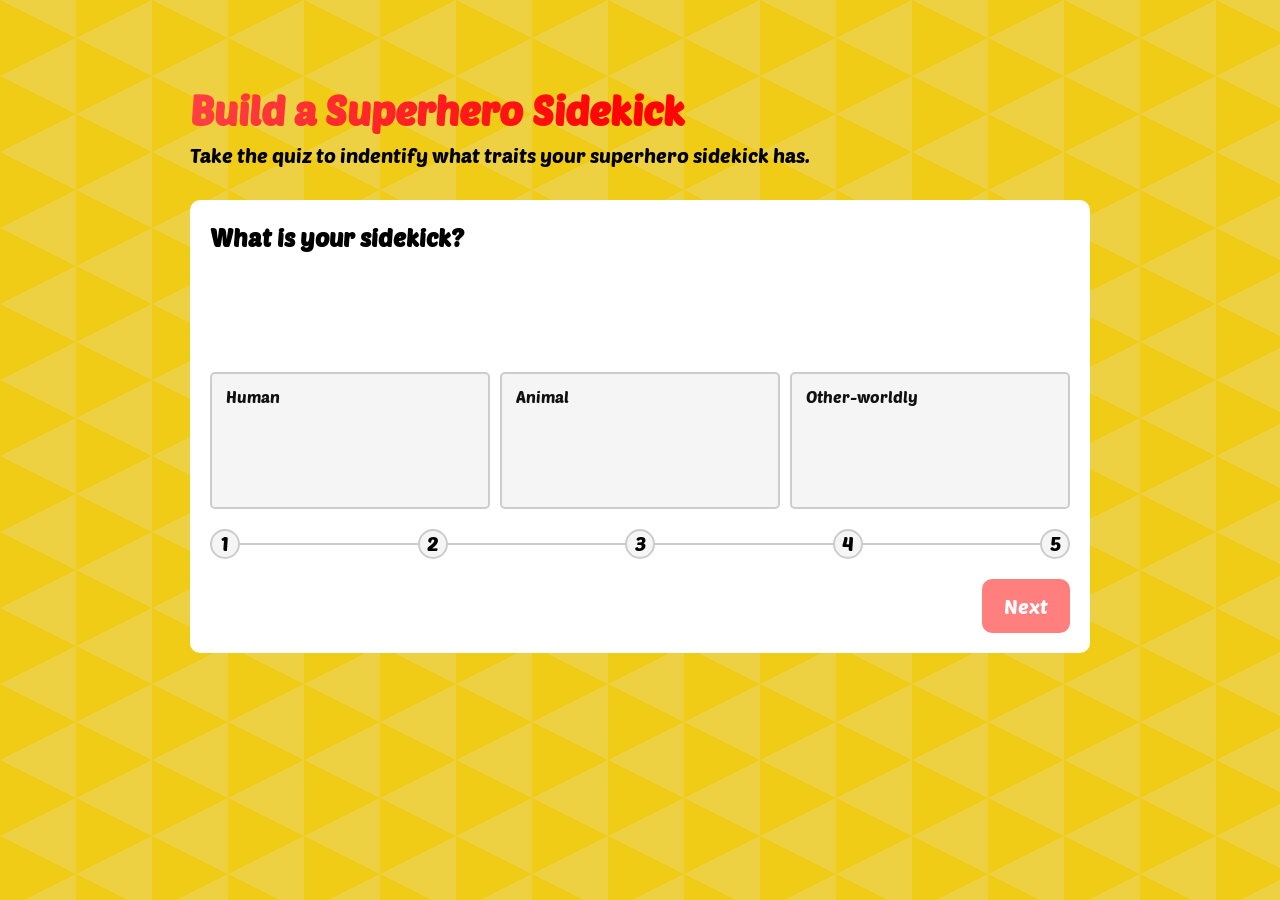
==== commit 1619be6f: "updates" ====
--- a/superpowered/index.html
+++ b/superpowered/index.html
@@ -4,8 +4,8 @@
 <head>
   <meta charset="utf-8">
   <meta name="viewport" content="width=device-width, initial-scale=1">
-  <title>APL Craft Night &mdash; Supoerpowered</title>
-  <link rel="stylesheet" href="style.css?v10">
+  <title>APL Craft Night &mdash; Superpowered</title>
+  <link rel="stylesheet" href="style.css?v11">
   <meta name="description" content="">
 
   <meta property="og:title" content="">
@@ -32,7 +32,7 @@
   <h1>Build a Superhero Sidekick</h1>
 
   <!-- Add your site or application content here -->
-  <p>Take the quiz to indetify what traits your superhero sidekick has.</p>
+  <p>Take the quiz to indentify what traits your superhero sidekick has.</p>
 
   <div class="form-wrap">
 
@@ -81,7 +81,7 @@
       <div class="form-check">
         <input class="form-check-input" type="radio" name="questiontwo" id="questiontwo2" value="humorous">
         <label class="form-check-label" for="questiontwo2">
-          Humorous
+          Humor
         </label>
       </div>
 
@@ -100,9 +100,9 @@
       </div>
 
       <div class="form-check">
-        <input class="form-check-input" type="radio" name="questiontwo" id="questiontwo5" value="knowledgeable">
+        <input class="form-check-input" type="radio" name="questiontwo" id="questiontwo5" value="wise">
         <label class="form-check-label" for="questiontwo5">
-          Knowledgeable
+          Wisdom
         </label>
       </div>
 
@@ -298,7 +298,7 @@
 
 </div>
 
-  <script src="app.js?v12"></script>
+  <script src="app.js?v13"></script>
 
 </body>
 
--- a/superpowered/style.css
+++ b/superpowered/style.css
@@ -312,6 +312,7 @@
 		font-size: 32px;
 		font-weight: 500;
 		line-height: 1.35;
+		padding:45px 45px 0;
 }
 
 .form-pal-copy h2 strong {
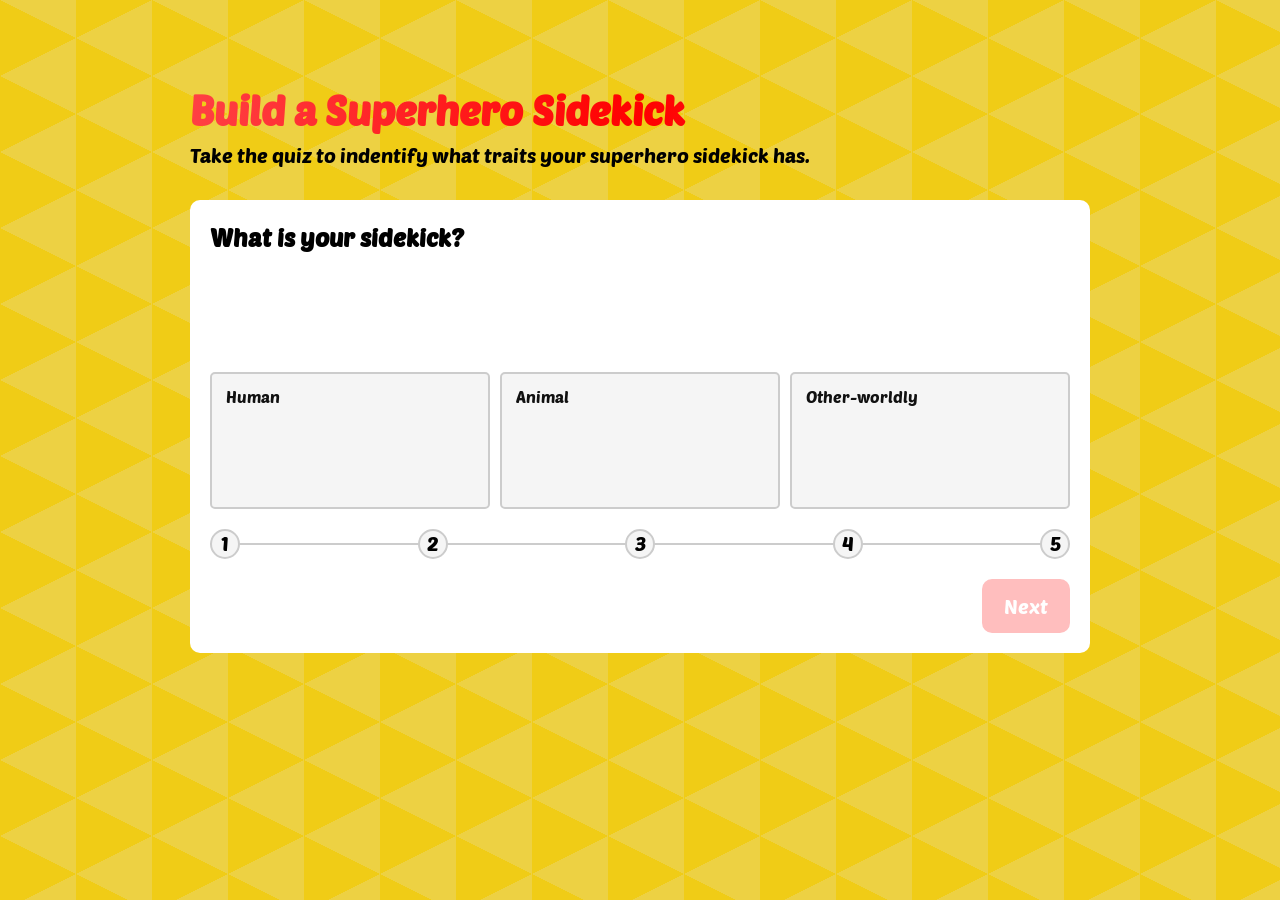
==== commit 4392391d: "updates" ====
--- a/superpowered/index.html
+++ b/superpowered/index.html
@@ -4,8 +4,8 @@
 <head>
   <meta charset="utf-8">
   <meta name="viewport" content="width=device-width, initial-scale=1">
-  <title>APL Craft Night &mdash; Superpowered</title>
-  <link rel="stylesheet" href="style.css?v11">
+  <title>APL After Dark &mdash; Superpowered</title>
+  <link rel="stylesheet" href="style.css?v12">
   <meta name="description" content="">
 
   <meta property="og:title" content="">
@@ -292,13 +292,15 @@
 
       <button id="form-submit" class="form-submit" type="submit">Reveal My Sidekick!</button>
 
+      <button id="form-reset" class="form-reset" type="button">Reset Quiz and Start Over.</button>
+
     </div>
 
   </form>
 
 </div>
 
-  <script src="app.js?v13"></script>
+  <script src="app.js?v14"></script>
 
 </body>
 
--- a/superpowered/style.css
+++ b/superpowered/style.css
@@ -417,10 +417,19 @@
 
 .form-actions .form-next:disabled,
 .form-actions .form-submit:disabled {
-	opacity: 0.5;
+	opacity: 0.25;
 	cursor: not-allowed;
 }
 
-.form-actions .form-submit {
+.form-actions .form-submit,
+.form-actions .form-reset {
 	display: none;
 }
+
+.form-actions .form-reset.is-showing {
+	display: block;
+}
+
+.form-actions .form-submit.is-hiding {
+	display: none !important;
+}
